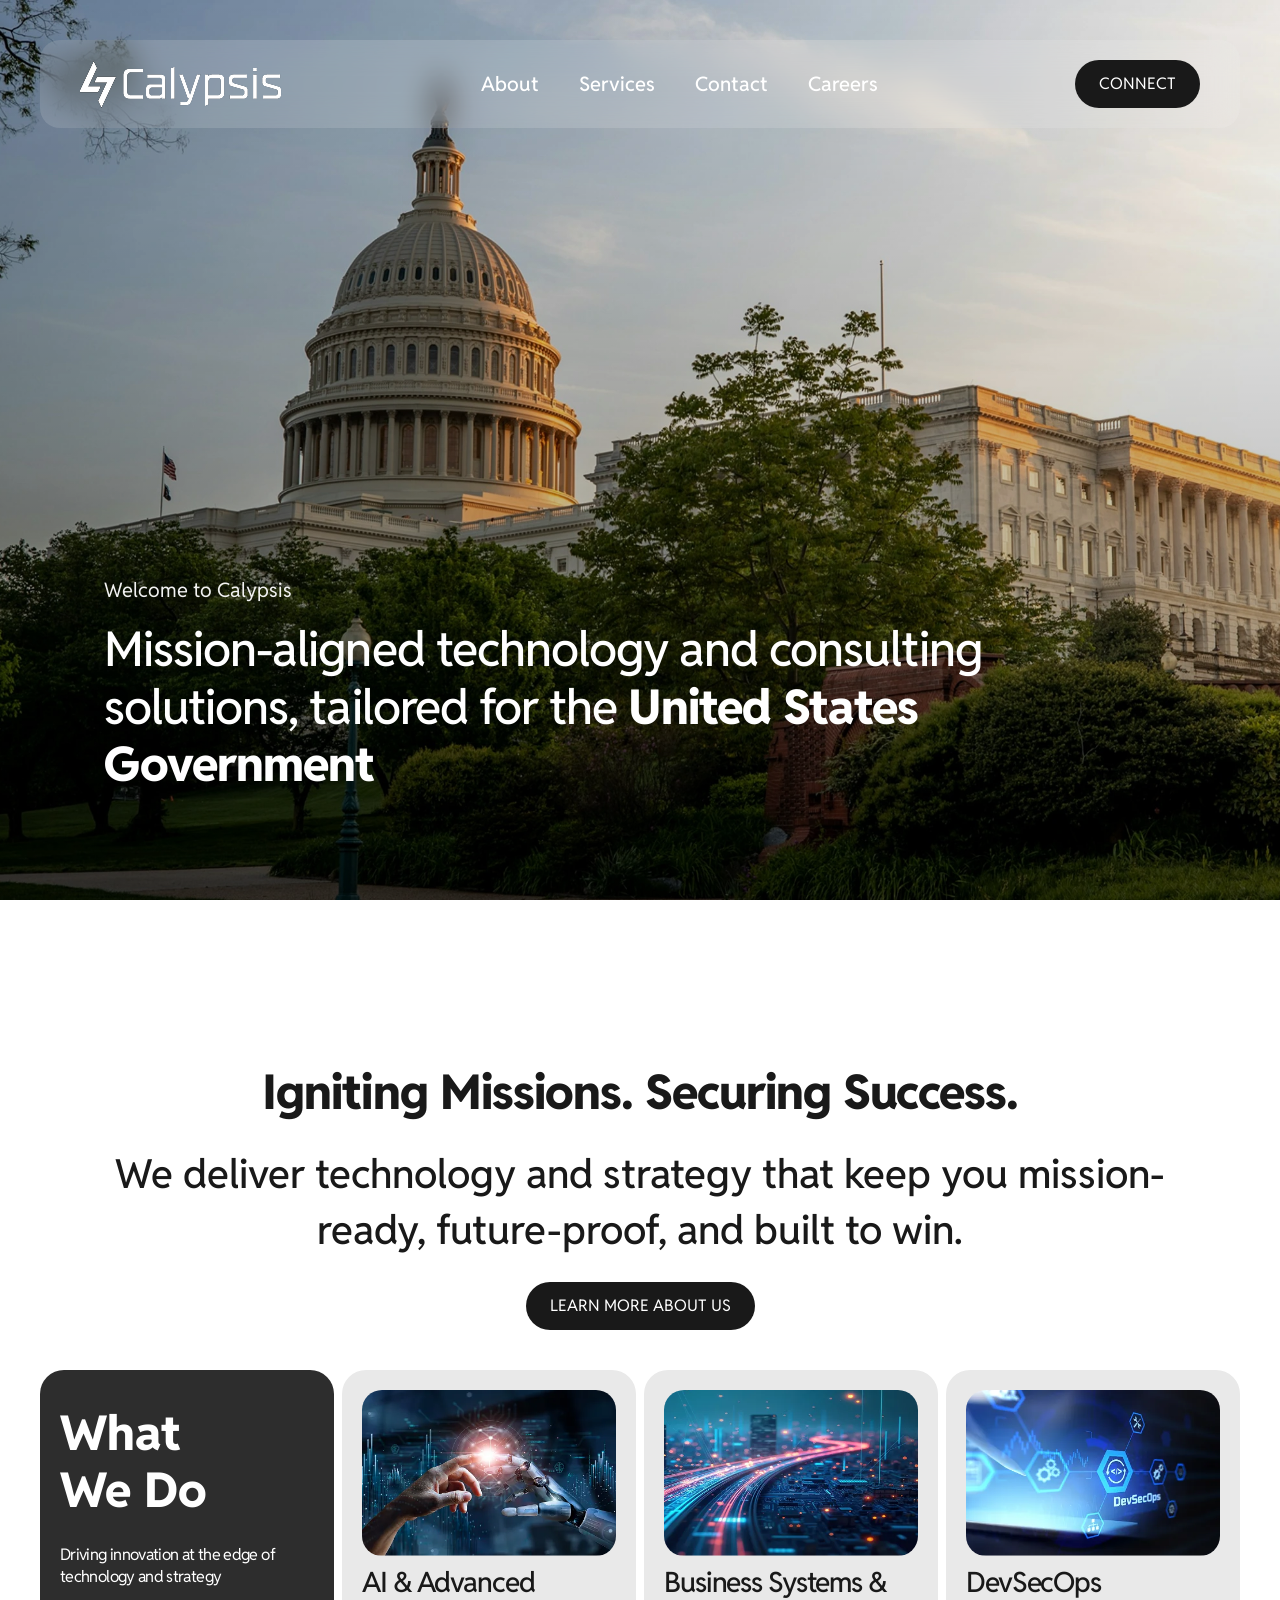
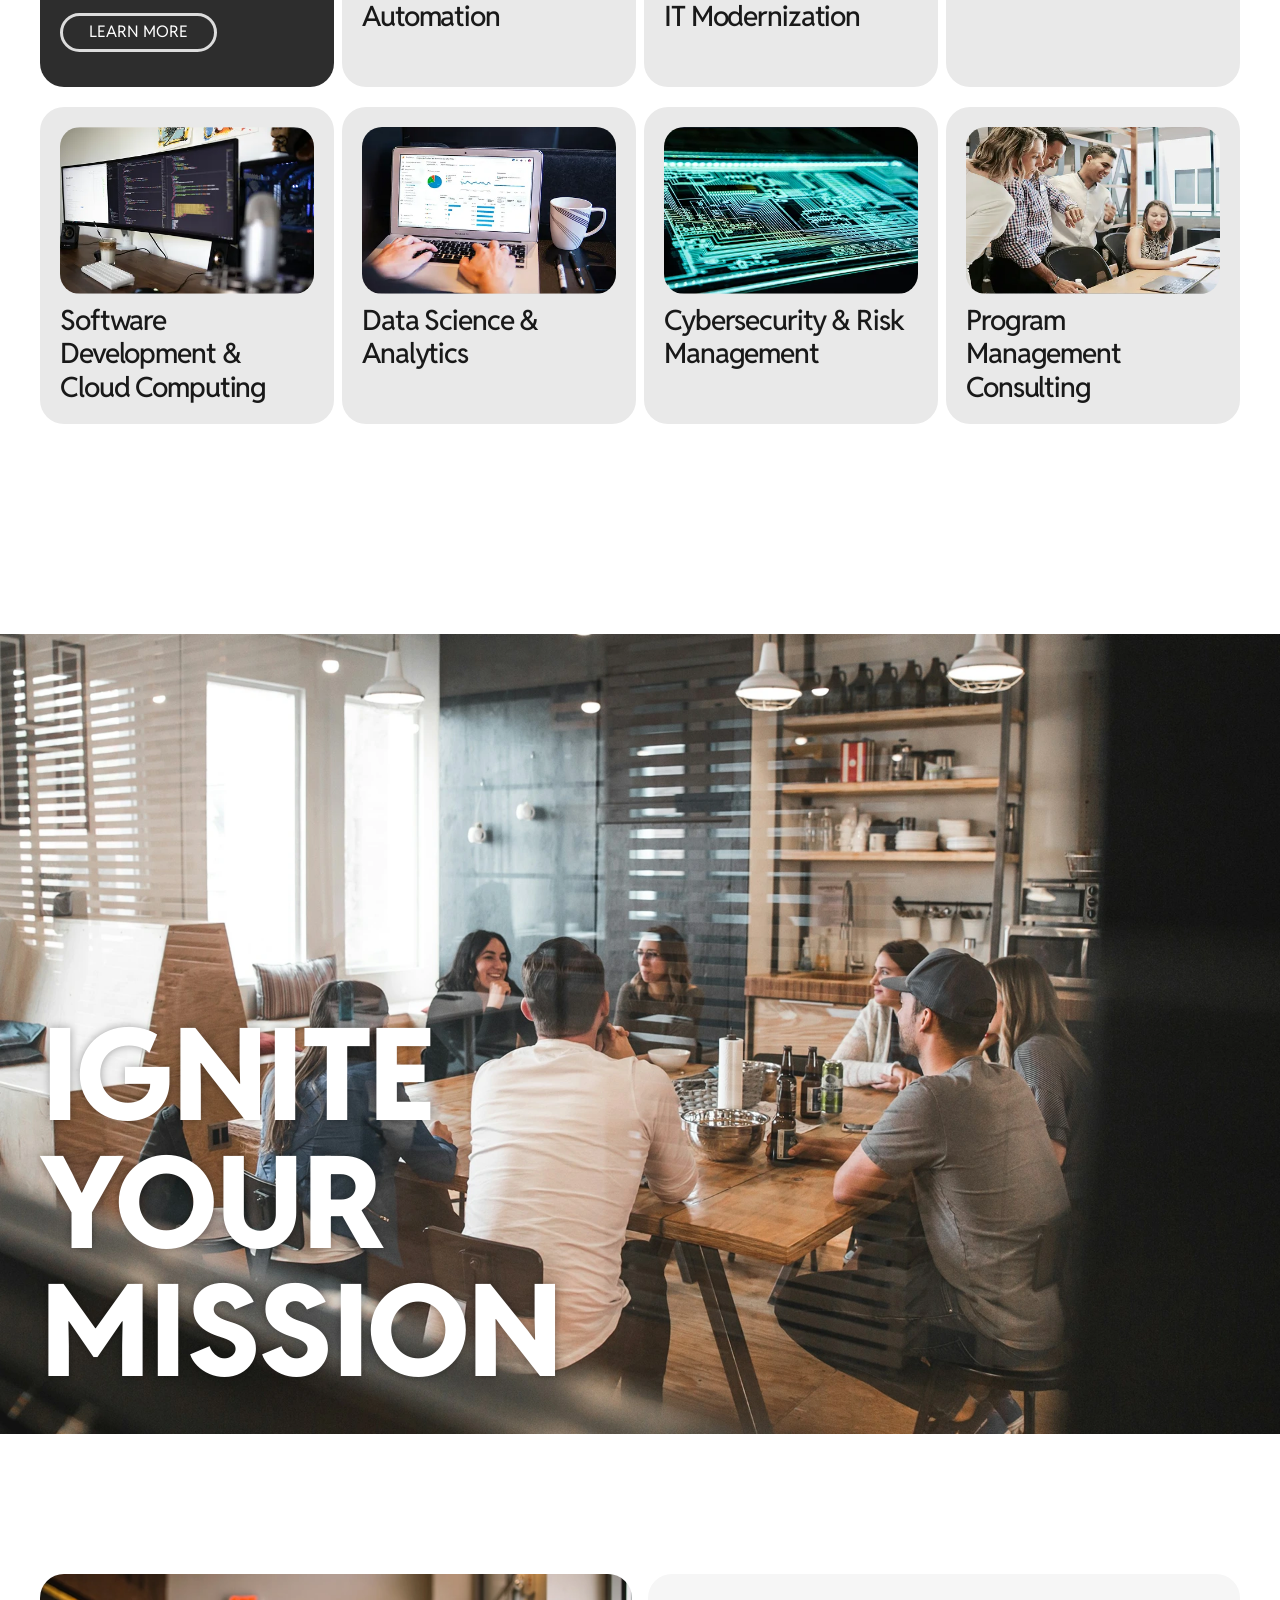
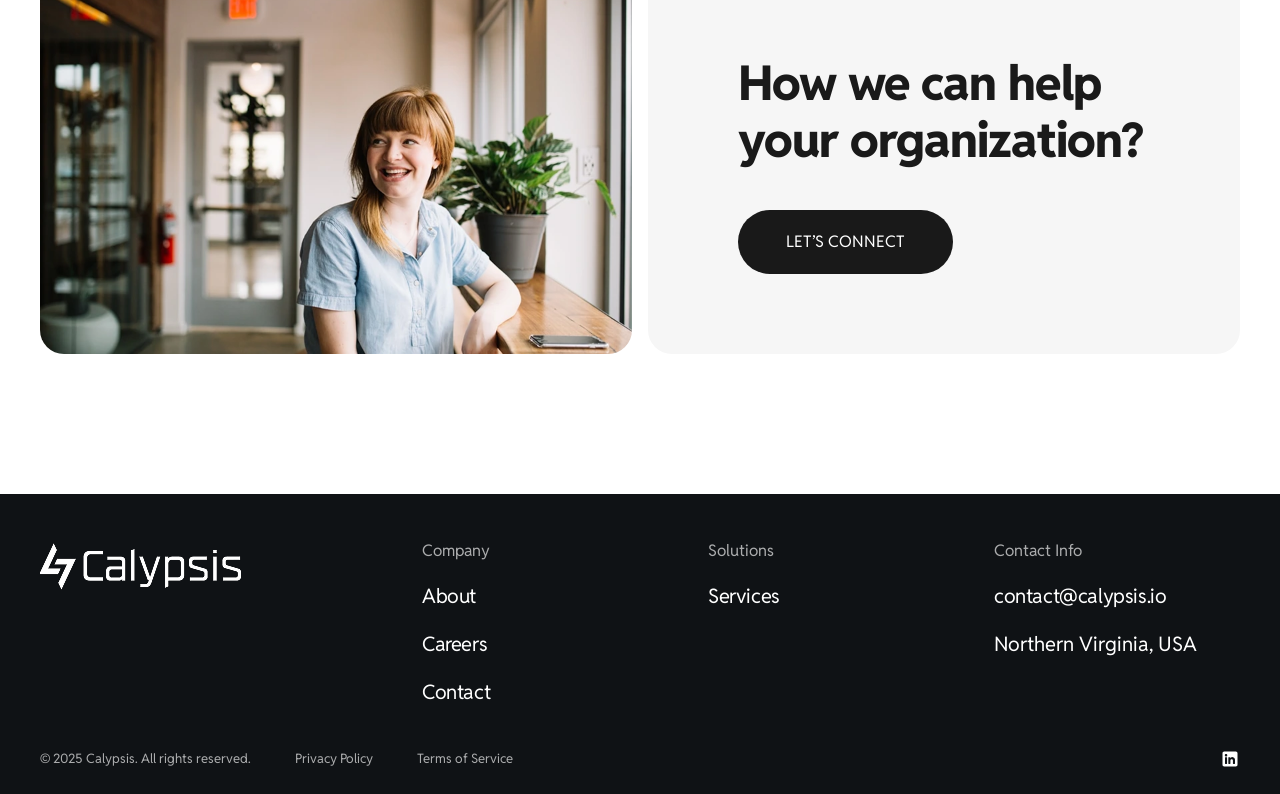
==== index.html @ 8102f37d "initial" ====
<!DOCTYPE html>
<html lang="en">
<head>
	<meta charset="UTF-8">
	<meta name="viewport" content="width=device-width, initial-scale=1.0">
	<title>Calypsis | Mission-Aligned Technology & Consulting for the U.S. Government</title>
	<meta name="description" content="Calypsis is an SBA-certified SDVOSB delivering AI, cloud, DevSecOps, cybersecurity, and IT modernization solutions for U.S. Government agencies, the Intelligence Community, and the Department of Defense.">
	<meta name="keywords" content="Calypsis, SDVOSB, government technology, AI automation, DevSecOps, cybersecurity, cloud computing, IT modernization, data science, program management, federal contracting">
	<meta name="author" content="Calypsis">
	<meta name="robots" content="index, follow">
	<meta name="theme-color" content="#191919">
	<link rel="canonical" href="https://calypsis.io/">
	<meta property="og:type" content="website">
	<meta property="og:url" content="https://calypsis.io/">
	<meta property="og:title" content="Calypsis | Mission-Aligned Technology & Consulting">
	<meta property="og:description" content="Technology and strategy that keep the U.S. Government mission-ready, future-proof, and built to win.">
	<meta property="og:image" content="https://calypsis.io/img/hero-1.webp">
	<meta name="twitter:card" content="summary_large_image">
	<meta name="twitter:title" content="Calypsis | Mission-Aligned Technology & Consulting">
	<meta name="twitter:description" content="Technology and strategy that keep the U.S. Government mission-ready, future-proof, and built to win.">
	<meta name="twitter:image" content="https://calypsis.io/img/hero-1.webp">
	<link rel="preconnect" href="https://fonts.googleapis.com">
	<link rel="preconnect" href="https://fonts.gstatic.com" crossorigin>
	<link rel="preload" as="image" href="img/hero-1.webp" fetchpriority="high">
	<link rel="stylesheet" href="https://fonts.googleapis.com/css2?family=Reddit+Sans:ital,wght@0,400;0,500;0,800;1,400&display=block">
	<link rel="stylesheet" href="css/style.css">
	<script type="application/ld+json">
	{
		"@context": "https://schema.org",
		"@type": "Organization",
		"name": "Calypsis",
		"url": "https://calypsis.io/",
		"logo": "https://calypsis.io/img/logo.png",
		"email": "contact@calypsis.io",
		"address": {
			"@type": "PostalAddress",
			"addressRegion": "Virginia",
			"addressCountry": "US"
		},
		"description": "SBA-certified SDVOSB delivering digital transformation, AI, cybersecurity and consulting solutions to the U.S. Government."
	}
	</script>
</head>
<body>
	<header>
		<div class="container">
			<div class="outer__header">
				<a href="index.html" aria-label="Calypsis home">
					<img src="img/logo.png" alt="Calypsis logo" width="203" height="48" fetchpriority="high">
				</a>
				<ul role="navigation" aria-label="Primary">
					<li><a href="about-us.html">About</a></li>
					<li><a href="services.html">Services</a></li>
					<li><a href="contact-us.html">Contact</a></li>
					<li><a href="careers.html">Careers</a></li>
				</ul>
				<div class="btn">
					<a href="contact-us.html">Connect</a>
				</div>
				<div class="menu__btn">
					<a href="#menu" role="button" aria-label="Toggle navigation menu" aria-expanded="false" aria-controls="primary-menu">
						<span></span>
						<span></span>
						<span></span>
					</a>
				</div>
			</div>
		</div>
	</header>
	<main>
	<section class="hero__section" style="background:url('img/hero-1.webp')">
		<div class="container">
			<div class="outer__hero">
				<div class="box">
					<span>Welcome to Calypsis</span>
					<h1>Mission-aligned technology and consulting solutions, tailored for the <span>United States Government</span></h1>
				</div>
			</div>
		</div>
	</section>
	<section class="desc__wrapper">
		<div class="container">
			<div class="outer__desc">
				<h2>Igniting Missions. Securing Success.</h2>
				<p>We deliver technology and strategy that keep you mission-ready, future-proof, and built to win.</p>
				<div class="btn">
					<a href="about-us.html">LEARN MORE about us</a>
				</div>
			</div>
			<div class="grid__elems">
				<div class="box main">
					<h2>What <br> We Do</h2>
					<p>Driving innovation at the edge of <br>
					technology and strategy</p>
					<div class="btn">
						<a href="services.html">LEARN MORE</a>
					</div>
				</div>
				<div class="box media__box">
					<div class="media">
						<img src="img/template1.webp" alt="AI and advanced automation" width="441" height="290" loading="lazy" decoding="async">
					</div>
					<p>AI & Advanced <br> Automation</p>
				</div>
				<div class="box media__box">
					<div class="media">
						<img src="img/template2.webp" alt="Business systems and IT modernization" width="441" height="290" loading="lazy" decoding="async">
					</div>
					<p>Business Systems & <br> IT Modernization</p>
				</div>
				<div class="box media__box">
					<div class="media">
						<img src="img/template3.webp" alt="DevSecOps" width="441" height="290" loading="lazy" decoding="async">
					</div>
					<p>DevSecOps</p>
				</div>
				<div class="box media__box">
					<div class="media">
						<img src="img/template4.webp" alt="Software development and cloud computing" width="441" height="290" loading="lazy" decoding="async">
					</div>
					<p>Software Development & Cloud Computing</p>
				</div>
				<div class="box media__box">
					<div class="media">
						<img src="img/template5.webp" alt="Data science and analytics" width="441" height="290" loading="lazy" decoding="async">
					</div>
					<p>Data Science & Analytics</p>
				</div>
				<div class="box media__box">
					<div class="media">
						<img src="img/template6.webp" alt="Cybersecurity and risk management" width="441" height="290" loading="lazy" decoding="async">
					</div>
					<p>Cybersecurity & Risk Management</p>
				</div>
				<div class="box media__box">
					<div class="media">
						<img src="img/template7.webp" alt="Program management consulting" width="441" height="290" loading="lazy" decoding="async">
					</div>
					<p>Program Management Consulting</p>
				</div>
			</div>
		</div>
	</section>
	<section class="article__outer--box">
		<div class="article__box" style="background:url('img/articleback-1.webp')">
			<div class="container">
				<div class="outer__article">
					<h2>Ignite <br> your <br> Mission</h2>
				</div>
			</div>
		</div>
	</section>
	<section class="cta__wrapper">
		<div class="container">
			<div class="outer__cta">
				<div class="media">
					<img src="img/cta-image.webp" alt="Calypsis team supporting mission operations" width="1008" height="570" loading="lazy" decoding="async">
				</div>
				<div class="desc">
					<div class="inn">
						<h2>How we can help your organization?</h2>
						<div class="btn">
							<a href="contact-us.html">Let&rsquo;s connect</a>
						</div>
					</div>
				</div>
			</div>
		</div>
	</section>
	</main>

	<footer>
		<div class="container">
			<div class="outer__footer">
				<div class="top">
					<div class="logo">
						<a href="index.html" aria-label="Calypsis home">
							<img src="img/logo.png" alt="Calypsis logo" width="203" height="48" loading="lazy" decoding="async">
						</a>
					</div>
					<div class="menus">
						<div class="menu">
							<p>Company</p>
							<ul>
								<li><a href="about-us.html">About</a></li>
								<li><a href="careers.html">Careers</a></li>
								<li><a href="contact-us.html">Contact</a></li>
							</ul>
						</div>

						<div class="menu">
							<p>Solutions</p>
							<ul>
								<li><a href="services.html">Services</a></li>
							</ul>
						</div>

						<div class="menu">
							<p>Contact Info</p>
							<ul>
								<li><a href="mailto:contact@calypsis.io">contact@calypsis.io</a></li>
								<li>Northern Virginia, USA</li>
							</ul>
						</div>
					</div>
				</div>
				<div class="bottom">
					<ul>
						<li>&copy; 2025 Calypsis. All rights reserved.</li>
						<li><a href="#">Privacy Policy</a></li>
						<li><a href="#">Terms of Service</a></li>
					</ul>
					<ul>
						<li><a href="#" class="icon" aria-label="LinkedIn"><img src="img/linkedin.svg" alt="" width="24" height="24" loading="lazy" decoding="async"></a></li>
					</ul>
				</div>
			</div>
		</div>
	</footer>
	<script src="https://code.jquery.com/jquery-3.7.1.min.js" integrity="sha256-/JqT3SQfawRcv/BIHPThkBvs0OEvtFFmqPF/lYI/Cxo=" crossorigin="anonymous" defer></script>
	<script src="js/script.js" defer></script>
</body>
</html>
---- css/style.css ----
body,html{
	margin:0px;
	padding:0px;
}
body *{
	box-sizing:border-box;
	font-family:"Reddit Sans" ,sans-serif;
}
.container{
	max-width: 1440px;
	padding-left: 40px;
	padding-right: 40px;
	width: 100%;
	margin-left: auto;
	margin-right: auto;
}
.hero__section .outer__hero{
	min-height: 100vh;
	display: flex;
	align-items: flex-start;
	justify-content: flex-end;
	flex-direction: column;
	padding-bottom: 90px;
	position: relative;
}
.hero__section{
	background-repeat: no-repeat!important;
	background-size: cover!important;
	background-position: center!important;
	position: relative;
}
.hero__section:before{
	content:"";
	position: absolute;
	left:0px;
	bottom:0px;
	width: 100%;
	height:100%;
	opacity:.4;
	background:linear-gradient(to bottom , rgba(0,0,0,0) , rgba(0,0,0,1));
}
.hero__section .outer__hero .box{
	padding:16px 64px;
	position: relative;
	z-index: 2;
}
.hero__section .outer__hero .box>span{
	display: block;
	margin-bottom: 16px;
	font-size: 20px;
	line-height: 30px;
	color:#F2F2F2;
}
.hero__section .outer__hero .box>h1{
	margin:0px;
	font-size: 48px;
	line-height: 120%;
	font-weight: 500;
	color:#FFFFFF;
	letter-spacing: -0.02em;
}
.hero__section .outer__hero .box>h1 span{
	font-weight: 800;
}
header{
	position: fixed;
	top:40px;
	left:0px;
	width: 100%;
	z-index: 5;
}
header .outer__header{
	padding:20px 40px;
	border-radius: 20px;
	backdrop-filter: blur(15px);
	background-color:rgba(246,246,246,.15);
	display: flex;
	align-items: center;
	justify-content: space-between;
}
header .outer__header>a{
	display: inline-flex;
	align-items: center;
	justify-content: center;
	transition:.3s ease all;
}
header .outer__header>a:hover{
	opacity:.7;
}
header .outer__header ul{
	margin:0px;
	padding:0px;
	list-style-type: none;
	display: flex;
	align-items: center;
	justify-content: center;
}
header .outer__header ul>li{
	margin-right: 8px;
}
header .outer__header ul>li:last-child{
	margin-right: 0px;
}
header .outer__header ul>li>a{
	padding:8px 16px;
	display: inline-flex;
	align-items: center;
	justify-content: center;
	font-size: 20px;
	line-height: 140%;
	font-weight: 500;
	text-decoration: none;
	color:#FFFFFF;
	transition:.3s ease all;
	border-radius: 8px;
}
header .outer__header ul>li>a:hover{
	background-color:rgba(255,255,255,.2);
}
header .outer__header .btn{
	display: inline-flex;
	align-items: center;
	justify-content: center;
}
header .outer__header .btn>a:hover{
	opacity:.85;
}
header .outer__header .btn>a{
	display: inline-flex;
	align-items: center;
	justify-content: center;
	text-decoration: none;
	padding-left: 24px;
	padding-right: 24px;
	min-height: 48px;
	background-color:#191919;
	border-radius: 32px;
	font-size: 16px;
	line-height: 22px;
	color:#FFFFFF;
	text-transform: uppercase;
	transition:.3s ease all;
}
.desc__wrapper{
	padding-top: 140px;
	padding-bottom: 70px;
}
.desc__wrapper .outer__desc{
	max-width: 1218px;
	margin-left: auto;
	margin-right: auto;
	padding-top: 24px;
	padding-bottom: 40px;
	padding-left: 58px;
	padding-right: 58px;
	text-align: center;
}
.desc__wrapper .outer__desc>h2{
	margin-top: 0px;
	font-size: 48px;
	line-height: 120%;
	color:#191919;
	font-weight: 800;
	letter-spacing: -0.02em;
	margin-bottom: 24px;
}
.desc__wrapper .outer__desc>p{
	font-size: 40px;
	margin-top: 24px;
	margin-bottom: 24px;
	line-height: 140%;
	font-weight: 500;
	color:#191919;
}
.desc__wrapper .btn{
	display: flex;
	justify-content: center;
	align-items: center;
}
.desc__wrapper .btn>a{
	display: inline-flex;
    align-items: center;
    justify-content: center;
    text-decoration: none;
    padding-left: 24px;
    padding-right: 24px;
    min-height: 48px;
    background-color: #191919;
    border-radius: 32px;
    font-size: 16px;
    line-height: 22px;
    color: #FFFFFF;
    text-transform: uppercase;
    transition: .3s ease all;
}
.desc__wrapper .btn>a:hover{
	opacity:.85;
}
.desc__wrapper .grid__elems{
	display: grid;
	grid-template-columns: repeat(4 ,1fr);
	grid-column-gap: 8px;
	grid-row-gap:20px;
	grid-auto-rows: 1fr;
	padding-bottom: 70px;
}
.desc__wrapper .grid__elems .box{
	padding:20px;
	background-color:#E9E9E9;
	border-radius: 24px;
}
.desc__wrapper .grid__elems .box>p{
	margin:0px;
	font-size: 28px;
	line-height: 120%;
	font-weight: 500;
	letter-spacing: -0.04em;
	color:#191919;
}
.desc__wrapper .grid__elems .box>.media{
	position: relative;
	padding-bottom: 65.6%;
	margin-bottom: 10px;
	width: 100%;
}
.desc__wrapper .grid__elems .box>.media img{
	position: absolute;
	left:0px;
	top:0px;
	border-radius: 20px;
	width: 100%;
	height:100%;
	object-fit: cover;
}
.desc__wrapper .grid__elems .box.main{
	background-color:#2D2D2D;
	display: flex;
	align-items: flex-start;
	justify-content: center;
	flex-direction: column;
}
.desc__wrapper .grid__elems .box.main>h2{
	margin-top: 0px;
	margin-bottom: 24px;
	font-size: 48px;
	line-height: 120%;
	color:#FFFFFF;
	font-weight: 800;
}
.desc__wrapper .grid__elems .box.main>p{
	margin:0px;
	font-size: 16px;
	line-height: 140%;
	color:#FFFFFF;
	font-weight: 400;
}
.desc__wrapper .grid__elems .box.main .btn{
	display: flex;
	justify-content: flex-start;
	margin-top: 24px;
}
.desc__wrapper .grid__elems .box.main .btn>a{
	display: inline-flex;
	align-items: center;
	justify-content: center;
	padding:4px 26px;
	min-height: 39px;
	background-color: transparent;
	border:3px solid #DCDCDC;
	text-decoration: none;
	font-size: 16px;
	line-height: 140%;
	color:#FFFFFF;
	transition:.3s ease all;
}
.desc__wrapper .grid__elems .box.main .btn>a:hover{
	background-color:rgba(220,220,220,.15);
}
header .outer__header{
	transition:.3s ease all;
}
header.active .outer__header{
	background-color:rgba(0,0,0,.3);
}
.outer__article{
	min-height: 800px;
	padding-bottom: 40px;
	display: flex;
	align-items: flex-end;
	justify-content: flex-start;
}
.article__outer--box{
	padding-top: 70px;
	padding-bottom: 70px;
}
.article__box{
	background-repeat: no-repeat!important;
	background-size: cover!important;
	background-position: center!important;
}
.outer__article>h2{
	margin:0px;
	font-size: 128px;
	line-height: 100%;
	letter-spacing: -0.02em;
	font-weight: 800;
	color:#FFFFFF;
	text-transform: uppercase;
}
.cta__wrapper{
	padding-bottom: 70px;
	padding-top: 70px;
}
.cta__wrapper .outer__cta{
	display: grid;
	grid-template-columns: repeat(2,1fr);
	grid-column-gap: 16px;
}
.cta__wrapper .outer__cta .media{
	display: flex;
	align-items: center;
	justify-content: center;
}
.cta__wrapper .outer__cta .media>img{

	border-radius: 24px;
	max-width: 100%;
	height: 100%;
	object-fit: cover;
}
.cta__wrapper .outer__cta .desc{
	width: 100%;
	background-color:#F6F6F6;
	border-radius: 24px;
	display: flex;
	align-items: center;
	justify-content: center;
}
.cta__wrapper .outer__cta .desc .inn{
	max-width: 412px;
	margin-left: auto;
	margin-right: auto;
}
.cta__wrapper .outer__cta .desc .inn>h2{
	margin-top: 0px;
	margin-bottom: 40px;
	font-size: 48px;
	line-height: 120%;
	font-weight: 800;
	color:#1A1A1A;
	letter-spacing: -0.02em;
}
.cta__wrapper .outer__cta .desc .inn>.btn{
	display: inline-flex;
	align-items: center;

}
.cta__wrapper .outer__cta .desc .inn>.btn>a{
	display: inline-flex;
	align-items: center;
	justify-content: center;
	min-height: 64px;
	padding-left: 48px;
	padding-right: 48px;
	border-radius: 32px;
	background-color:#191919;
	text-decoration: none;
	font-size: 16px;
	line-height: 22px;
	color:#FFFFFF;
	text-transform: uppercase;
}
.cta__wrapper .outer__cta .desc .inn>.btn>a{
	transition:.3s ease all;
}
.cta__wrapper .outer__cta .desc .inn>.btn>a:hover{
	opacity:.85;
}
footer{
	background-color:#0F1215;
	padding-top: 48px;
}
footer .outer__footer{
	padding:25px 0px;
	padding-top: 0px;
}
footer .bottom{
	display: flex;
	align-items: center;
	margin-top: 16px;
	padding-top: 25px;
	justify-content: space-between;
}
footer .bottom ul{
	padding:0px;
	list-style-type: none;
	margin:0px;
	display: flex;
	align-items: center;
	justify-content: flex-start;
}
footer .bottom ul>li{
	font-size: 13px;
	margin-right: 44px;
	line-height: 18px;
	color:rgba(255,255,255,.65);
	display: flex;
	align-items: center;
	justify-content: center;
}
footer .bottom ul>li:last-child{
	margin-right: 0px;
}
footer .bottom ul>li>a{
	text-decoration: none;
	display: inline-flex;
	align-items: center;
	justify-content: center;
	font-size: 13px;
	line-height: 18px;
	color:rgba(255,255,255,.65);
	transition:.3s ease all;
}
footer .bottom ul>li>a.icon:hover{
	opacity:.7;
}
footer .bottom ul>li>a:hover{
	color:rgba(255,255,255,1);
}
footer{
	margin-top: 70px;
}
footer .top{
	display: flex;
	align-items: flex-start;
	justify-content: space-between;
}
footer .top .menus .menu{
	width: 100%;
}
footer .top .menus{
	width: 100%;
	gap:40px;
	max-width: 818px;
	display: flex;
	align-items: flex-start;
	justify-content: space-between;
}
footer .top .menus>.menu>p{
	margin-top: 0px;
	margin-bottom: 20px;
	font-size: 16px;
	line-height: 18px;
	color:rgba(255,255,255,.65);
}
footer .top .menus>.menu ul{
	padding:0px;
	list-style-type: none;
	margin:0px;
	display: flex;
	flex-direction: column;
	align-items: flex-start;
}
footer .top .menus>.menu ul>li{
	font-size: 20px;
	line-height: 32px;
	color:#FFFFFF;
	letter-spacing: -0.02px;
}
footer .top .menus>.menu ul>li{
	margin-bottom: 16px;
}
footer .top .menus>.menu ul>li>a{
	text-decoration: none;
	font-size: 20px;
	line-height: 32px;
	color:#fff;
	letter-spacing: -0.02em;
	transition:.3s ease all;
}
footer .top .menus>.menu ul>li>a:hover{
	opacity:.85;
}
footer .top .menus>.menu ul>li:last-child{
	margin-bottom: 0px;
}
.outer__article>h2{
	text-shadow:0px 0px 8px rgba(0,0,0,.35);
}
.cta__wrapper .outer__cta .desc{
	min-height: 380px;
}
.cta__wrapper .outer__cta .desc .inn{
	max-width: 452px;
	padding-left: 20px;
	padding-right: 20px;
} 
.hero__section .box>p{
	margin-top: 0px;
	margin-bottom: 15px;
	font-size: 24px;
	line-height: 140%;
	color:#F2F2F2;
	font-weight: 500;
}
.hero__section.contact-us .box{
	padding-bottom: 0px;
	padding-left: 40px;
	padding-right: 40px;
}
.hero__section .box>p:last-child{
	margin-bottom: 0px;
}
.hero__section .box>h1.extra-bold{
	font-weight: 800;
	margin-bottom: 16px;
}
.conversation__block{
	padding-top: 70px;
	padding-bottom: 70px;
}
.conversation__block .outer__conversation>p span{
	font-weight: 800;
}
.conversation__block .outer__conversation>p{
	margin:0px;
	font-size: 32px;
	line-height: 140%;
	color:#FFFFFF;
	font-weight: 500;
}
.conversation__block .outer__conversation>h2{
	margin-top: 0px;
	margin-bottom: 40px;
	font-size: 48px;
	line-height: 120%;
	font-weight: 800;
	color:#FFFFFF;
	letter-spacing: -0.02em;
}
.conversation__block .outer__conversation{
	border-radius: 24px;
	background-color:#2D2D2D;
	padding:80px;
}
.reach-out{
	padding-top: 140px;
	padding-bottom: 70px;
}
.reach-out .outer__reach .desc .inn>ul>li{
	margin-bottom: 4px;
}
.reach-out .outer__reach .desc .inn>ul>li:last-child{
	margin-bottom: 0px;
}
.reach-out .outer__reach .desc .inn>ul{
	padding:0px;
	padding-left:25px;
	margin:0px;
	font-size: 24px;
	line-height: 140%;
	font-weight: 500;
	color:#191919;
}
.reach-out .outer__reach .desc .inn>h2{
	margin-top: 0px;
	margin-bottom: 24px;
	font-size: 48px;
	line-height: 120%;
	color:#191919;
	font-weight: 800;
}
.reach-out .outer__reach .desc .inn{
	width: 100%;
	max-width: 520px;
	margin-left: auto;
	margin-right: auto;
}
.reach-out .outer__reach .desc{
	display: flex;
	align-items: center;
	justify-content: center;
	padding-left: 20px;
	padding-right: 20px;
	width: 100%;
	border-radius: 32px;
	background-color:#F6F6F6;
}
.reach-out .outer__reach .media img{
	max-width: 100%;
	border-radius: 32px;
}
.reach-out .outer__reach .media{
	display: flex;
	align-items: center;
	justify-content: center;
}
.reach-out .outer__reach{
	display: grid;
	grid-template-columns: repeat(2 ,1fr);
	grid-column-gap: 8px;
}
.reach-out.who-we-are .outer__reach .desc{
	padding:80px;
}
.reach-out.who-we-are .outer__reach .desc .inn>p span{
	font-weight: 800;
}
.reach-out.who-we-are .outer__reach .desc .inn>p{
	margin-top: 0px;
	margin-bottom: 40px;
	font-size: 32px;
	line-height: 140%;
	font-weight: 500;
	color:#191919;
}
.reach-out.who-we-are .outer__reach .desc .inn>p:last-child{
	margin-bottom: 0px;
}
.reach-out.who-we-are .outer__reach .inn{
	max-width: 100%;
}
.reach-out.who-we-are .outer__reach{
	grid-template-columns: 1fr;
}
.reach-out.why-we .outer__reach>.desc .inn>p{
	margin:0px;
	font-size: 28px;
	line-height: 140%;
	font-weight: 500;
	color:#FFFFFF;
}
.reach-out.why-we{
	padding-top: 70px;
}
.reach-out.why-we .outer__reach>.desc .inn>h2{
	color:#fff;
}
.reach-out.why-we .outer__reach>.desc{
	background-color:#2D2D2D;
}
.services__wrapper{
	padding-top: 140px;
	padding-bottom: 70px;
}
.services__wrapper .outer__services .elem .media>img{
	width: 100%;
	max-width: 100%;
	border-radius: 32px;
}
.services__wrapper .outer__services .elem .media{
	margin-bottom: 48px;
	position: relative;
	padding-bottom: 64.1%;
}
.services__wrapper .outer__services>.elem .media img{
	position: absolute;
	left:0px;
	top:0px;
	width: 100%;
	height:100%;
	object-fit: cover;
}
.services__wrapper .outer__services .elem .desc>span{
	margin:0px;
	font-size: 20px;
	line-height: 140%;
	color:#66717C;
	font-weight: 500;
}
.services__wrapper .outer__services .elem.double{
	grid-column-start: 1;
	grid-column-end: 3;
}
.services__wrapper .outer__services .elem.double .media{
	position: relative;
	padding-bottom: 29.6%;
	width: 100%;
}
.services__wrapper .outer__services .elem.double .media img{
	position: absolute;
	left:0px;
	top:0px;
	width: 100%;
	height:100%;
	object-fit: cover;
	object-position: top left;
}
.services__wrapper .outer__services .elem .desc>p{
	margin-top: 0px;
	margin-bottom: 24px;
	letter-spacing: -0.02px;
	font-size: 40px;
	line-height: 120%;
	color:#191919;
	font-weight: 800;
}
.services__wrapper .outer__services>.elem{
	padding:40px;
	border-radius: 32px;
	background-color:#F6F6F6;
}
.services__wrapper .outer__services{
	display: grid;
	grid-template-columns: repeat(2, 1fr);
	grid-column-gap: 16px;
	grid-row-gap:16px;
}
.services__wrapper + footer{
	margin-top: 0px;
}
.join__mission{
	padding-top: 140px;
	padding-bottom: 70px;
}
.join__mission .media{
	grid-auto-rows: 1fr;
}
.join__mission .media .image__double{
	display: flex;
	flex-direction: column;
	justify-content: space-between;
}
.join__mission .media .image__double>.img>img{
	height:100%;
	width: 100%;
	object-fit: cover;
}
.join__mission .outer__join .desc>p{
	margin:0px;
	font-size: 24px;
	line-height: 140%;
	color:#191919;
	font-weight: 500;
}
.join__mission .outer__join .desc>h2{
	margin-top: 0px;
	margin-bottom: 24px;
	font-size: 48px;
	line-height: 120%;
	font-weight: 800;
	color:#191919;
}
.join__mission .outer__join .desc{
	width: 100%;
	max-width: 540px;
}
.join__mission .outer__join{
	background:url('../img/back-dots.webp');
	background-repeat: no-repeat;
	background-size: cover;
	background-position: center;
	background-color:#F6F6F6;
	border-radius: 32px;
	padding:80px 0px;
	display: flex;
	align-items: center;
	justify-content: center;
}
.join__mission .outer__join .media img{
	max-width: 100%;
	border-radius: 32px;
}
.join__mission .outer__join .media{
	max-width: 625px;
	min-width: 625px;
	display: grid;
	width: 100%;
	margin-right: 48px;
	grid-template-columns: repeat(2 ,1fr);
	grid-column-gap: 16px;
	grid-row-gap:16px;
}
.specialization{
	padding-top: 70px;
	padding-bottom: 70px;
}
.specialization .outer__spec>.top>p{
	margin:0px;

	font-size: 24px;
	line-height: 140%;
	color:#66717C;
	font-weight: 500;
}
.specialization .outer__spec>.top>h2{
	margin-top: 0px;
	margin-bottom: 24px;
	font-size: 48px;
	line-height: 120%;
	color:#1A1A1A;
	font-weight: 800;
}
.specialization .outer__spec ul>li{
	min-height: 82px;
	display: inline-flex;
	align-items: center;
	justify-content: center;
	margin:8px;
	padding-left: 24px;
	padding-right: 24px;
	white-space: nowrap;
	border-radius: 20px;
	background-color:#2D2D2D;
	font-size: 24px;
	line-height: 120%;
	color:#FFFFFF;
	font-weight: 500;
	letter-spacing: -0.02em;
}
.specialization .outer__spec ul{
	padding:0px;
	list-style-type: none;
	margin:0px;
	display: flex;
	align-items: center;
	justify-content: center;
	max-width: 1160px;
	margin-left: auto;
	margin-right: auto;
	flex-wrap:wrap;
}
.specialization .outer__spec>.top{
	text-align: center;
	margin-bottom: 48px;
}
.specialization + .reach-out{
	padding-top: 70px;
}
.image-long{
	display: flex;
	align-items: center;
	justify-content: center;
}
.image-long>img{
	width: 100%;
	height:100%;
	object-fit: cover;
}
.join__mission .outer__join{
	padding-left: 40px;
	padding-right: 40px;
}
.join__mission .media .image__double>.img{
	margin-bottom: 16px;
}
.join__mission .media .image__double>.img:last-child{
	margin-bottom: 0px;
}
img{
	width: auto;
	height:auto;
}
.reach-out.who-we-are .outer__reach .desc .inn>p span a{
	color:#000;
}
@media (max-width: 1200px){
	.join__mission .outer__join .desc>p{
		font-size: 21px;
	}
	.join__mission .outer__join .desc>h2{
		font-size: 40px;
		margin-bottom: 16px;
	}
	.join__mission .outer__join .media{
		min-width: 440px;
		max-width: 440px;
	}
	.join__mission .outer__join .media img{
		border-radius: 20px;
	}
	.join__mission .outer__join{
		padding:50px 30px;
	}
	.join__mission{
		padding-top: 75px;
	}
	.services__wrapper{
		padding-top: 70px;
	}
	.services__wrapper .outer__services .elem .desc>p{
		margin-bottom: 16px;
		font-size: 32px;
	}
	.services__wrapper .outer__services .elem .media{
		margin-bottom: 30px;
	}
	.specialization{
		padding:40px 0px;
	}
	.specialization .outer__spec>.top>h2{
		font-size: 40px;
		margin-bottom: 16px;
	}
	.specialization .outer__spec>.top>p{
		font-size: 20px;
	}
	.specialization .outer__spec>.top{
		margin-bottom: 24px;
	}
	.specialization .outer__spec ul>li{
		min-height: 60px;
		font-size: 20px;
		margin:5px;
	}
	.specialization + .reach-out{
		padding-top: 35px;
	}
	.join__mission{
		padding-bottom: 25px;
	}
	.reach-out.why-we{
		padding-top: 40px;
	}
	.reach-out.why-we .outer__reach>.desc .inn>p{
		font-size: 24px;
	}
	.reach-out.who-we-are .outer__reach .desc .inn>p{
		font-size: 24px;
		margin-bottom: 25px;
	}
	.reach-out.who-we-are .outer__reach .desc{
		padding:60px;
	}
	.reach-out{
		padding-top: 75px;
		padding-bottom: 40px;
	}
	.conversation__block{
		padding:40px 0px;
	}
	.conversation__block .outer__conversation>h2{
		font-size: 40px;
		margin-bottom: 25px;
	}
	.conversation__block .outer__conversation>p{
		font-size: 26px;
	}
	.conversation__block .outer__conversation{
		padding:60px;
	}
	.reach-out .outer__reach .desc .inn>h2{
		font-size: 40px;
		margin-bottom: 16px;
	}
	.reach-out .outer__reach .desc .inn>ul{
		font-size: 21px;
	}
	.reach-out .outer__reach .desc{
		padding-top: 20px;
		padding-bottom: 20px;
	}
	.hero__section .box>p{
		font-size: 21px;
	}
	.hero__section .box>p{
		margin-bottom: 12px;
	}
	footer{
		margin-top: 35px;
	}
	footer .top .menus{
		max-width: 640px;
	}
	footer .top .menus>.menu ul>li , footer .top .menus>.menu ul>li>a{
		font-size: 18px;
		line-height: 28px;
	}
	footer .top .menus>.menu ul>li{
		margin-bottom: 10px;
	}
	footer .top .menus>.menu>p{
		margin-bottom: 12px;
	}
	.cta__wrapper{
		padding:35px 0px;
	}
	.cta__wrapper .outer__cta .desc .inn>h2{
		font-size: 40px;
		margin-bottom: 24px;
	}
	.article__outer--box{
		padding-top: 35px;
		padding-bottom: 35px;
	}
	.outer__article>h2{
		font-size: 100px;
	}
	.desc__wrapper .grid__elems{
		grid-template-columns: repeat(2 ,1fr);
	}
	.desc__wrapper .grid__elems .box>p{
		font-size: 24px;
	}
	.desc__wrapper .grid__elems .box>p br{
		display: 	none;
	}
	.desc__wrapper .grid__elems .box.main>h2{
		font-size: 40px;
	}
	.desc__wrapper{
		padding-top: 75px;
		padding-bottom: 40px;
	}
	.desc__wrapper .outer__desc>p{
		font-size: 26px;
	}
	.desc__wrapper .outer__desc>h2{
		font-size: 40px;
	}
	.desc__wrapper .outer__desc{
		max-width: 940px;
	}
	.container{
		padding-left: 24px;
		padding-right: 24px;
	}
	header .outer__header{
		padding:20px 24px;
	}
	.hero__section .outer__hero .box>h1{
		font-size: 40px;
	}
	.hero__section .outer__hero .box>span{
		font-size: 18px;
		line-height: 28px;
	}
	.hero__section .outer__hero .box{
		padding:16px 32px;
	}
	.hero__section .outer__hero{
		padding-bottom: 45px;
	}
	.desc__wrapper .grid__elems{
		padding-bottom: 35px;
	}
}
.menu__btn{
	display: none;
}
@media (min-width: 991px){
	header .outer__header ul{
		display: flex!important;
	}
}
@media (max-width: 991px){
	.menu__btn{
		top:12px;
	}
	.join__mission .outer__join{
		flex-direction: column;
	}
	.join__mission .outer__join .desc{
		max-width:100%;
		margin-top: 30px;
	}
	.join__mission .outer__join .media{
		min-width: 0px;
		max-width: 100%;
		margin-right: 0px;
	}
	.services__wrapper{
		padding-top: 35px;
		padding-bottom: 35px;
	}
	.services__wrapper .outer__services>.elem{
		padding:25px;
	}
	.services__wrapper .outer__services .elem .desc>p{
		font-size: 26px;
	}
	.services__wrapper .outer__services .elem .desc>span{
		font-size: 17px;
	}
	.reach-out.why-we .outer__reach>.desc .inn>p{
		font-size: 22px;
	}
	.reach-out.who-we-are .outer__reach .desc .inn>p{
		font-size: 22px;
		margin-bottom: 15px;
	}
	.reach-out.who-we-are .outer__reach .desc{
		padding:40px;
	}
	.conversation__block .outer__conversation>h2{
		font-size: 32px;
		margin-bottom: 15px;
	}
	.conversation__block .outer__conversation>p{
		font-size: 22px;
	}
	.conversation__block .outer__conversation{
		padding:40px;
	}
	.reach-out .outer__reach .desc .inn{
		max-width: 100%;
	}
	.reach-out .outer__reach .desc{
		padding:40px 30px;
	}
	.reach-out .outer__reach .desc .inn>h2{
		font-size: 32px;
	}
	.reach-out .outer__reach .desc .inn>ul{
		font-size: 18px;
	}
	.reach-out .outer__reach {
		grid-template-columns: 1fr;
		grid-row-gap:8px;
	}
	.cta__wrapper .outer__cta .media{
		margin-bottom: 8px;
	}
	.hero__section .box>p{
		font-size: 17px;
		line-height: 22px;
	}
	footer{
		margin-top: 30px;
	}
	footer .top .menus{
		max-width: 100%;
	}
	footer .top{
		flex-direction: column;
	}
	footer .top .logo{
		margin-bottom: 15px;
	}
	.cta__wrapper .outer__cta{
		grid-template-columns: 1fr;
	}
	.cta__wrapper .outer__cta .desc .inn{
		text-align: center;
	}
	.cta__wrapper .outer__cta .desc{
		min-height: 280px;
	}
	.outer__article>h2{
		font-size: 80px;
	}
	.outer__article{
		min-height: 640px;
	}
	.menu__btn{
		display: inline-flex;
		align-items: center;
		justify-content: center;
	}
	.menu__btn>a{
		display: inline-flex;
		align-items: center;
		justify-content: center;
		flex-direction: column;
		min-width: 48px;
		max-width: 48px;
		min-height: 48px;
		border-radius: 250px;
		background-color:#191919;
		max-height: 48px;
	}
	.menu__btn>a>span{
		min-width: 32px;
		min-height: 3px;
		background-color:#fff;
		border-radius: 4px;
		margin-bottom: 5px;
		transition:transform .3s ease, opacity .3s ease;
		transform-origin:center;
	}
	.menu__btn>a>span:last-child{
		margin-bottom: 0px;
	}
	.menu__btn.active>a>span:nth-child(1){
		transform:translateY(8px) rotate(45deg);
	}
	.menu__btn.active>a>span:nth-child(2){
		opacity:0;
	}
	.menu__btn.active>a>span:nth-child(3){
		transform:translateY(-8px) rotate(-45deg);
	}
	header .outer__header>a img{
		max-width: 170px;
	}
	header .outer__header{
		padding:12px 16px;
	}
	header{
		top:25px;
	}
	header .outer__header{
		flex-wrap:wrap;
	}
	header .outer__header>ul{
		width: 100%;
		order:3;
	}
	header .outer__header>ul{
		width: 100%;
		margin-top: 12px;
		display: none;
	}
	header .outer__header>ul>li>a{
		width: 100%;
		font-size: 18px;
		padding:8px 12px;
		justify-content: flex-start;
	}
	header .outer__header>ul>li{
		width: 100%;
		margin-right: 0px;
	}
	.hero__section .outer__hero .box>h1{
		font-size: 32px;
	}
	.hero__section .outer__hero .box>span{
		margin-bottom: 12px;
		font-size: 16px;
		line-height: 24px;
	}
	.container{
		padding-left: 16px;
		padding-right: 16px;
	}
	header .outer__header{
		padding-right: 76px;
	}
	.menu__btn{
		position: absolute;
		right:16px;
	}
	.join__mission .outer__join .desc>p{
		font-size: 18px;
	}
}
.mobile-image{
	display: none;
}
@media (max-width: 767px){
	.specialization{
		padding:25px 0px;
	}
	.specialization .outer__spec>.top>p{
		font-size: 16px;
	}
	.specialization + .reach-out{
		padding-top: 25px;
	}
	.specialization .outer__spec>.top>h2{
		font-size: 32px;
	}
	.specialization .outer__spec ul>li{
		min-height: 40px;
		font-size: 14px;
		margin:4px;
		padding-left: 15px;
		padding-right: 15px;
		border-radius: 12px;
	}
	.join__mission .outer__join{
		padding:30px 15px;
	}
	.join__mission{
		padding-top: 30px;
		padding-bottom: 25px;
	}
	.join__mission .outer__join .desc>p{
		font-size: 16px;
	}
	.join__mission .outer__join .desc>h2{
		font-size: 32px;
	}
	.services__wrapper .outer__services{
		grid-template-columns: 1fr;
	}
	.mobile-image{
		display: block;
	}
	.services__wrapper .outer__services .elem.double .media{
		padding-bottom: 64.1%;
	}
	.elem.double>.media>.desktop{
		display: none;
	}
	.services__wrapper .outer__services .elem.double{
		grid-column-start: 1;
		grid-column-end: 2;
	}
	.services__wrapper .outer__services>.elem{
		padding:15px;
	}
	.services__wrapper .outer__services .elem .media{
		margin-bottom: 15px;
	}
	.services__wrapper .outer__services .elem .desc>p{
		font-size: 22px;
		margin-bottom: 10px;
	}
	.services__wrapper .outer__services .elem .desc>span{
		font-size: 15px;
	}
	.reach-out.why-we{
		padding-top: 25px;
	}
	.reach-out.why-we .outer__reach>.desc .inn>p{
		font-size: 19px;
	}
	.reach-out.who-we-are .outer__reach .desc .inn>p{
		font-size: 19px;
	}
	.desc__wrapper{
		padding-top: 30px;
		padding-bottom: 25px;
	}
	.reach-out{
		padding-bottom: 25px;
		padding-top: 30px;
	}
	footer .top .menus>.menu ul>li, footer .top .menus>.menu ul>li>a{
		font-size: 16px;
		line-height: 24px;
	}
	footer .bottom ul>li{
		margin-right: 20px;
	}
	footer .bottom ul>li ,footer .bottom ul>li>a{
		font-size: 11px;
		line-height: 24px;
	}
	footer .top .logo{
		width: 100%;
		display: flex;
		justify-content: center;
	}
	footer .top .menus{
		flex-direction: column;
		align-items: center;
		justify-content: center;
		text-align: center;
	}
	footer .top .menus>.menu ul>li, footer .top .menus>.menu ul>li>a{
		width: 100%;

	}
	.cta__wrapper{
		padding:25px 0px;
	}
	.desc__wrapper{
		padding-bottom: 25px;
	}
	.cta__wrapper .outer__cta .desc .inn>h2{
		font-size: 32px;
	}
	.outer__article>h2{
		font-size: 64px;
	}
	.desc__wrapper .grid__elems{
		padding-bottom: 15px;
	}
	.desc__wrapper .outer__desc{
		padding-bottom: 40px;
		padding-left: 0px;
		padding-right: 0px;
	}
	.desc__wrapper .outer__desc>p{
		font-size: 22px;
		margin:15px 0px;
	}
	.desc__wrapper .outer__desc>h2{
		font-size: 32px;
		margin-bottom: 15px;
	}
	.desc__wrapper .grid__elems .box>p{
		font-size: 20px;
	}
	.desc__wrapper .grid__elems .box{
		padding:15px;
	}
	.desc__wrapper .grid__elems .box.main>h2{
		font-size: 32px;
		margin-bottom: 16px;
	}
	.desc__wrapper .grid__elems .box.main .btn{
		margin-top: 16px;
	}

	.menu__btn>a{
		min-width: 36px;
		max-width: 36px;
		min-height: 36px;
		max-height: 36px;
	}
	.menu__btn>a>span{
		min-width: 22px;
		margin-bottom: 4px;
		min-height: 2px;
	}
	.menu__btn.active>a>span:nth-child(1){
		transform:translateY(6px) rotate(45deg);
	}
	.menu__btn.active>a>span:nth-child(3){
		transform:translateY(-6px) rotate(-45deg);
	}
	header .outer__header{
		padding-right: 60px;
	}
	header .outer__header .btn>a{
		min-height: 36px;
		padding-left: 16px;
		padding-right: 16px;
		font-size: 14px;
		line-height: 20px;
	}
	header .outer__header>a img{
		max-width: 130px;
	}
	.hero__section .outer__hero .box>h1{
		font-size: 26px;
		line-height: 32px;
	}
	.hero__section .outer__hero .box{
		padding:10px 16px;
	}
	.hero__section .outer__hero{
		padding-bottom: 25px;
	}
	.conversation__block .outer__conversation>p{
		font-size: 18px;
	}
	.conversation__block{
		padding:25px 0px;
	}
	.hero__section .box>p{
		font-size: 15px;
		line-height: 20px;
	}
	.reach-out.who-we-are .outer__reach .desc{
		padding:25px;
	}
}
@media (max-width: 540px){
	.reach-out.why-we .outer__reach>.desc .inn>p{
		font-size: 16px;
	}
	.reach-out.who-we-are .outer__reach .desc .inn>p{
		font-size: 16px;
	}
	.conversation__block .outer__conversation>p{
		font-size: 16px;
	}
	.conversation__block .outer__conversation{
		padding:30px;
	}
	.reach-out .outer__reach .desc{
		padding:25px;
	}
	.reach-out .outer__reach .desc .inn>ul{
		font-size: 16px;
	}
	footer .top .menus>.menu ul>li, footer .top .menus>.menu ul>li>a{
		font-size: 14px;
		line-height: 22px;
	}
	.desc__wrapper .grid__elems{
		grid-auto-rows: initial;
		grid-template-columns: 1fr;
	}
	.desc__wrapper .grid__elems .box.main{
		padding:35px 15px;
	}
	.desc__wrapper .grid__elems .box.main>h2 br{
		display: none;
	}
	footer .bottom{
		align-items: flex-end;
	}
	footer .bottom ul{
		align-items: flex-start;
		flex-direction: column-reverse;
	}
}
@media (max-width: 360px){
	.menu__btn.active>a>span:nth-child(1){
		transform:translateY(4.5px) rotate(45deg);
	}
	.menu__btn.active>a>span:nth-child(3){
		transform:translateY(-5.5px) rotate(-45deg);
	}
	header .outer__header>a img{
		max-width: 100px;
	}
	header .outer__header .btn>a{
		min-height: 30px;
		font-size: 12px;
		line-height: 18px;
		padding-left: 10px;
		padding-right: 10px;
	}
	.menu__btn>a{
		min-width: 30px;
		max-width: 30px;
		min-height: 30px;
		max-height: 30px;
	}
	header .outer__header{
		padding-right: 52px;
	}
	.menu__btn>a>span{
		min-width: 20px;
		min-height: 2px;
		margin-bottom: 3px;
	}
}
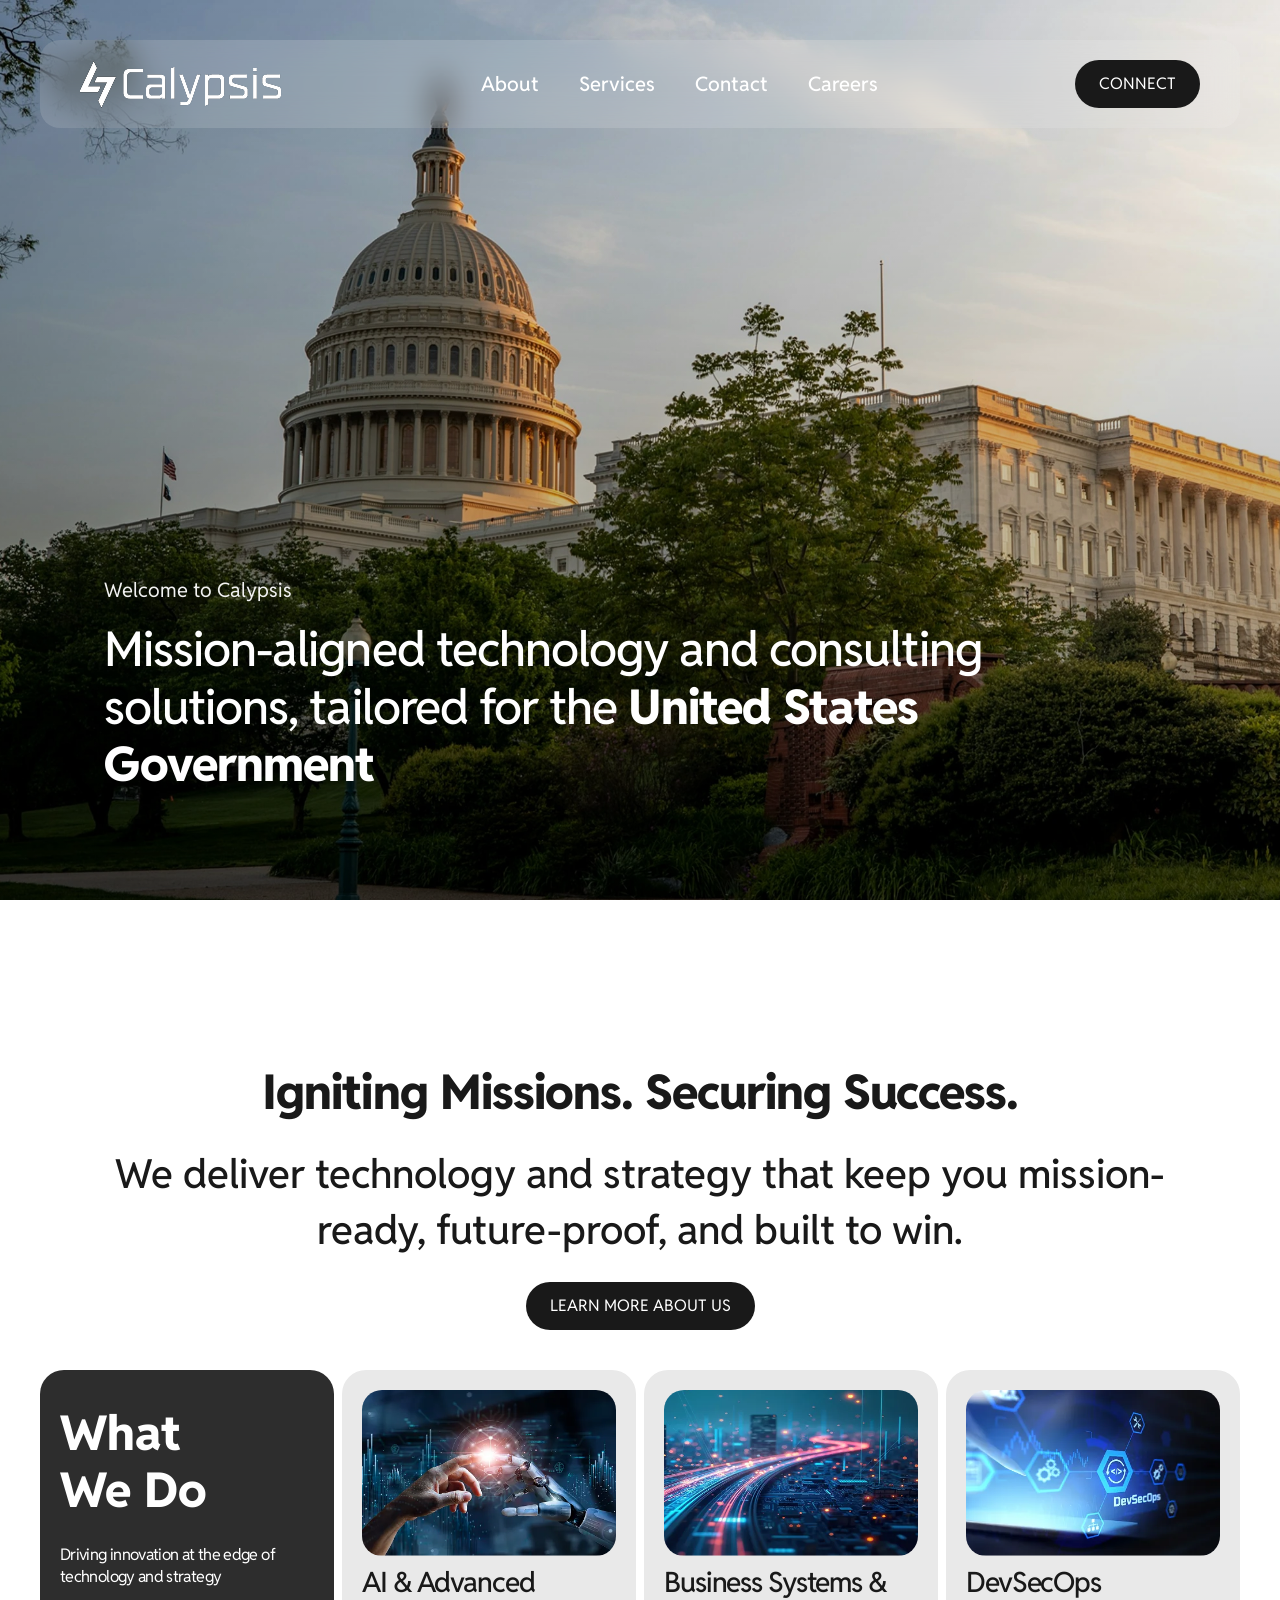
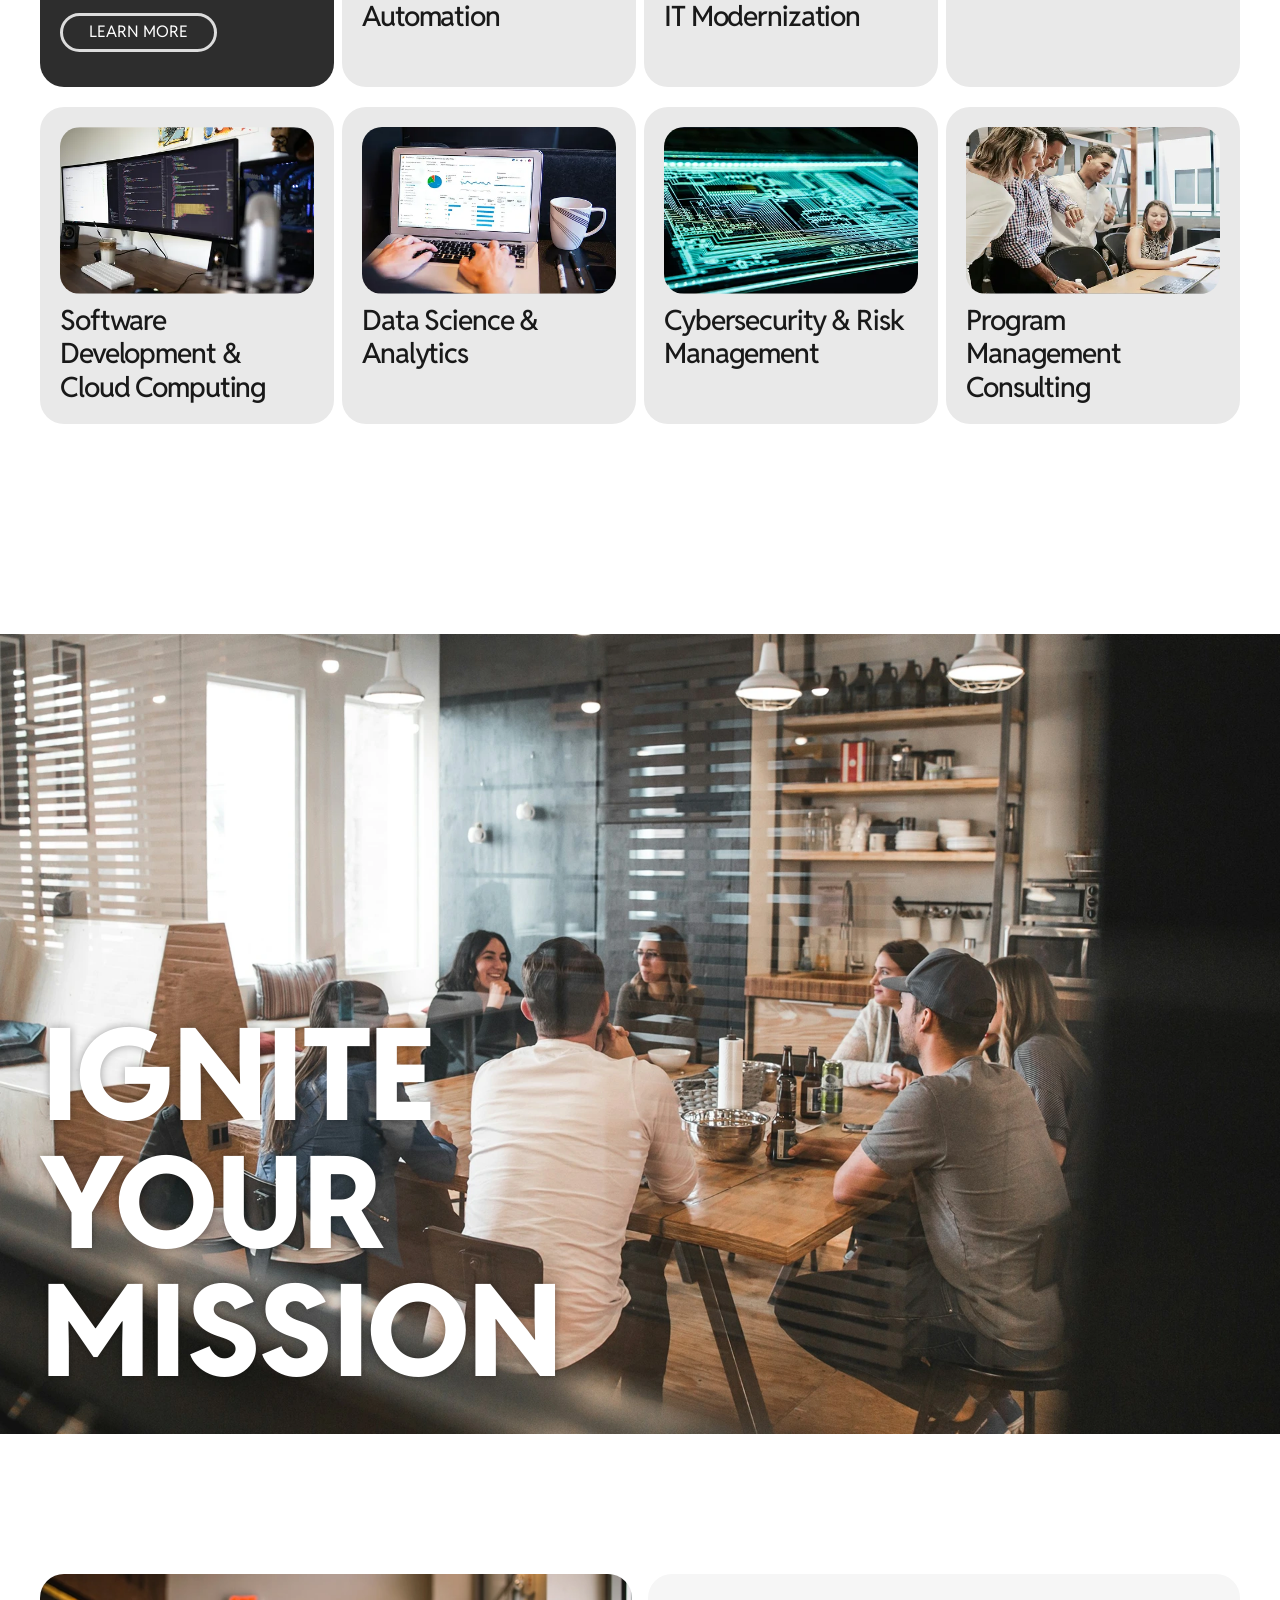
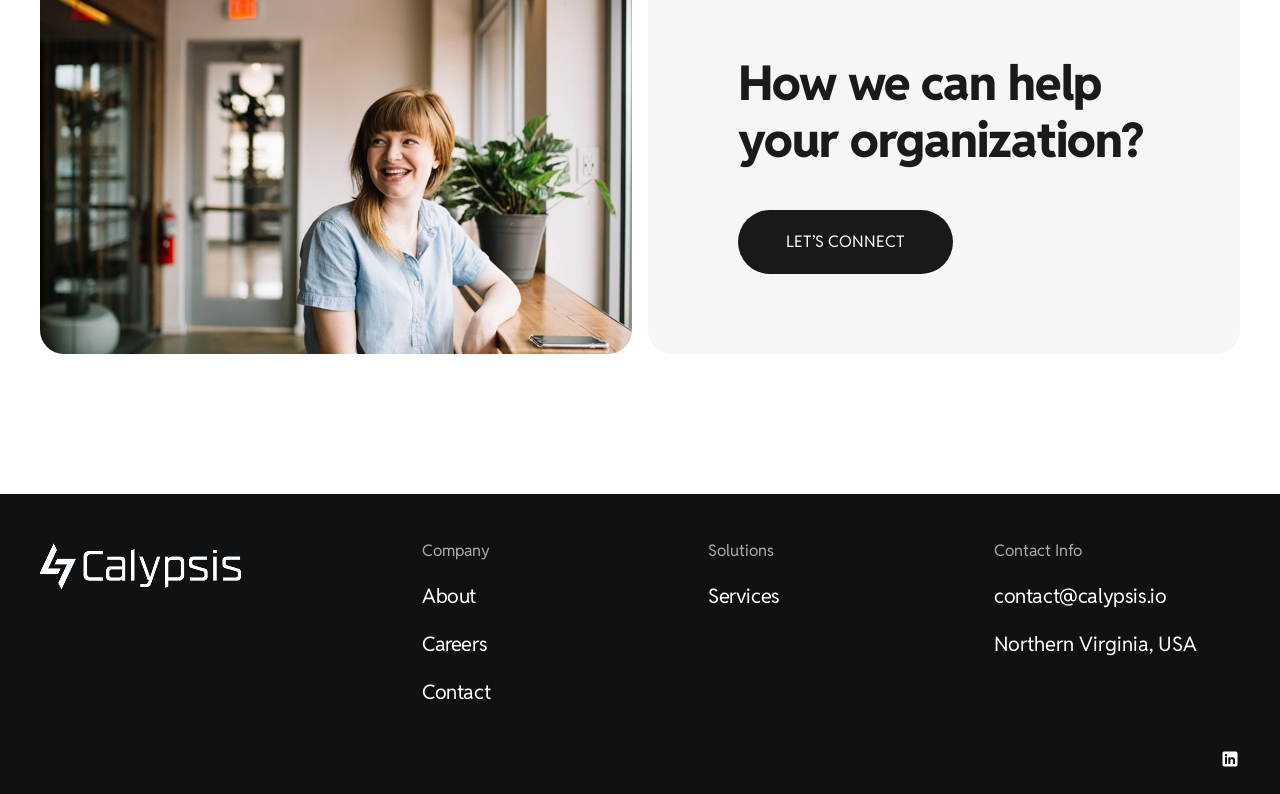
==== commit 9bd1aaff: "new upd" ====
--- a/index.html
+++ b/index.html
@@ -24,6 +24,7 @@
 	<link rel="preload" as="image" href="img/hero-1.webp" fetchpriority="high">
 	<link rel="stylesheet" href="https://fonts.googleapis.com/css2?family=Reddit+Sans:ital,wght@0,400;0,500;0,800;1,400&display=block">
 	<link rel="stylesheet" href="css/style.css">
+	<link rel="icon" type="image/x-icon" href="img/calypsismini.ico">
 	<script type="application/ld+json">
 	{
 		"@context": "https://schema.org",
@@ -205,13 +206,9 @@
 					</div>
 				</div>
 				<div class="bottom">
+					
 					<ul>
-						<li>&copy; 2025 Calypsis. All rights reserved.</li>
-						<li><a href="#">Privacy Policy</a></li>
-						<li><a href="#">Terms of Service</a></li>
-					</ul>
-					<ul>
-						<li><a href="#" class="icon" aria-label="LinkedIn"><img src="img/linkedin.svg" alt="" width="24" height="24" loading="lazy" decoding="async"></a></li>
+						<li><a href="https://www.linkedin.com/company/calypsisllc/" target="_blank" class="icon" aria-label="LinkedIn"><img src="img/linkedin.svg" alt="" width="24" height="24" loading="lazy" decoding="async"></a></li>
 					</ul>
 				</div>
 			</div>
--- a/css/style.css
+++ b/css/style.css
@@ -854,6 +854,20 @@
 .reach-out.who-we-are .outer__reach .desc .inn>p span a{
 	color:#000;
 }
+.outer__conversation a {
+	color:#1799dd;
+}
+.services__wrapper .outer__services .elem .desc>span{
+	display: block;
+	margin-bottom: 12px;
+}
+.services__wrapper .outer__services .elem .desc>span:last-child{
+	margin-bottom: 0px;
+}
+footer .bottom{
+	display: flex;
+	justify-content: flex-end;
+}
 @media (max-width: 1200px){
 	.join__mission .outer__join .desc>p{
 		font-size: 21px;
